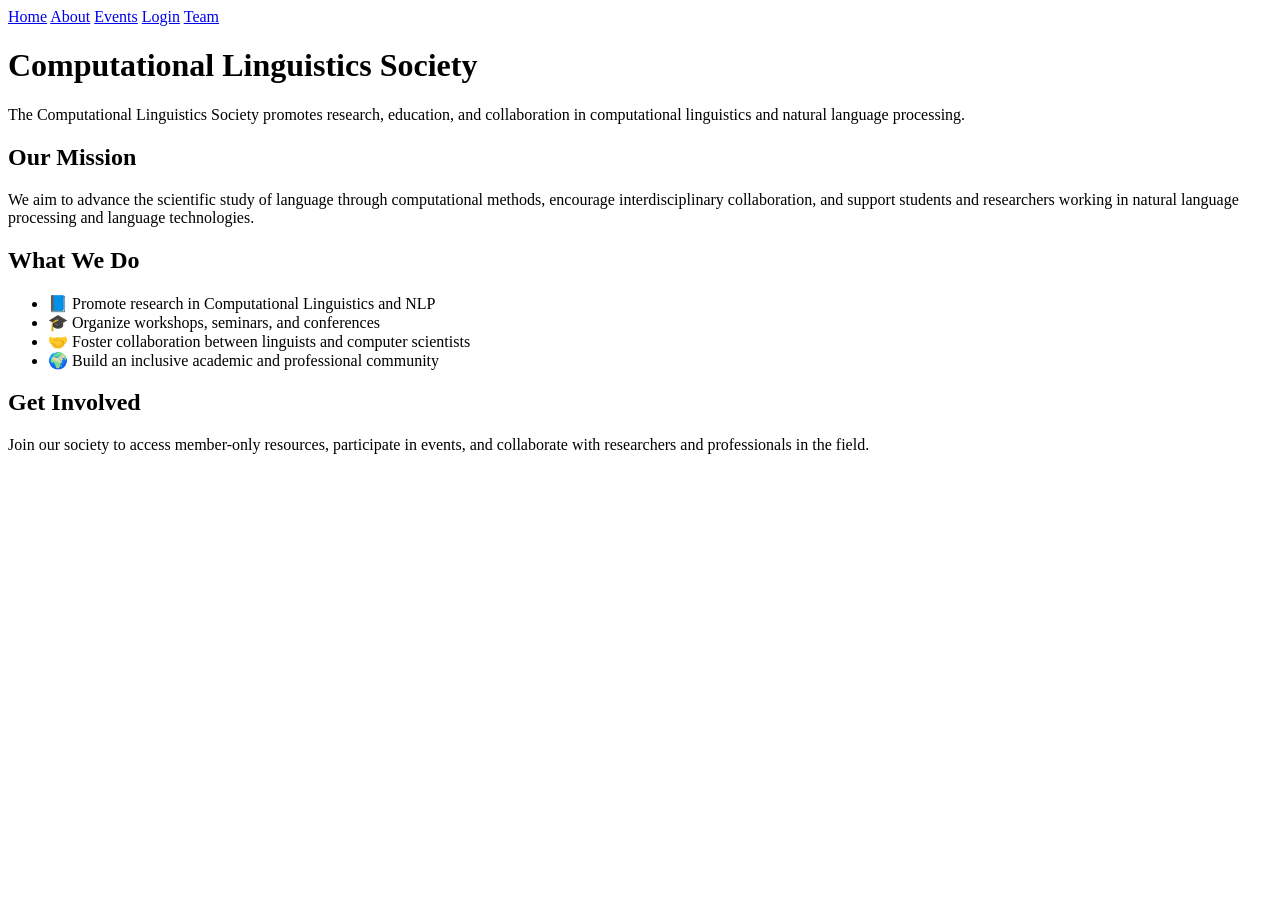
==== index.html @ abdb5cd2 "Create index.html" ====
<!DOCTYPE html>
<html lang="en">
<head>
  <meta charset="UTF-8">
  <title>Computational Linguistics Society</title>
  <meta name="viewport" content="width=device-width, initial-scale=1.0">
  <link rel="stylesheet" href="style.css">
</head>
<body>

<!-- Navigation -->
<nav>
  <a href="index.html">Home</a>
  <a href="about.html">About</a>
  <a href="events.html">Events</a>
  <a href="login.html">Login</a>
  <a href="team.html">Team</a>
</nav>

<!-- Main Content -->
<div class="container">

  <h1>Computational Linguistics Society</h1>

  <p class="notice">
    The Computational Linguistics Society promotes research, education,
    and collaboration in computational linguistics and natural language processing.
  </p>

  <h2>Our Mission</h2>
  <p class="notice">
    We aim to advance the scientific study of language through computational methods,
    encourage interdisciplinary collaboration, and support students and researchers
    working in natural language processing and language technologies.
  </p>

  <h2>What We Do</h2>
  <ul>
    <li>📘 Promote research in Computational Linguistics and NLP</li>
    <li>🎓 Organize workshops, seminars, and conferences</li>
    <li>🤝 Foster collaboration between linguists and computer scientists</li>
    <li>🌍 Build an inclusive academic and professional community</li>
  </ul>

  <h2>Get Involved</h2>
  <p class="notice">
    Join our society to access member-only resources, participate in events,
    and collaborate with researchers and professionals in the field.
  </p>

</div>

</body>
</html>
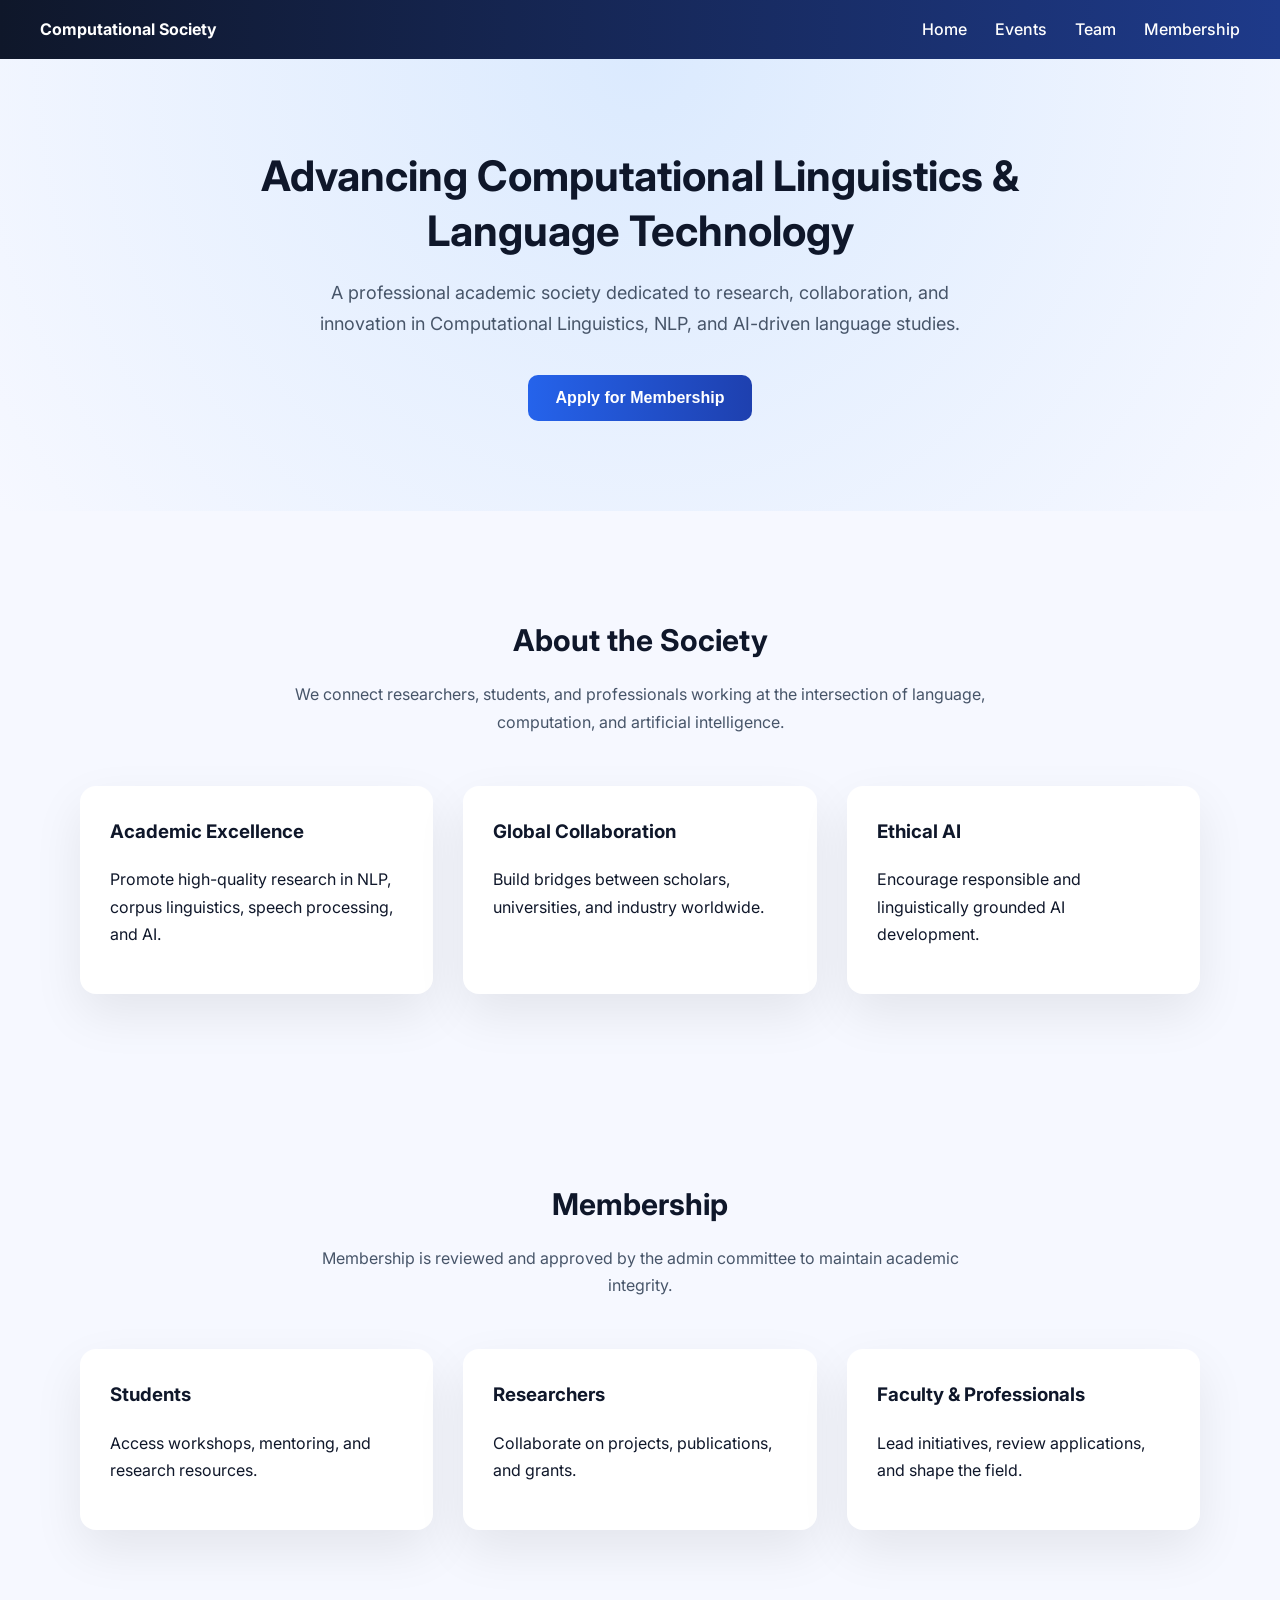
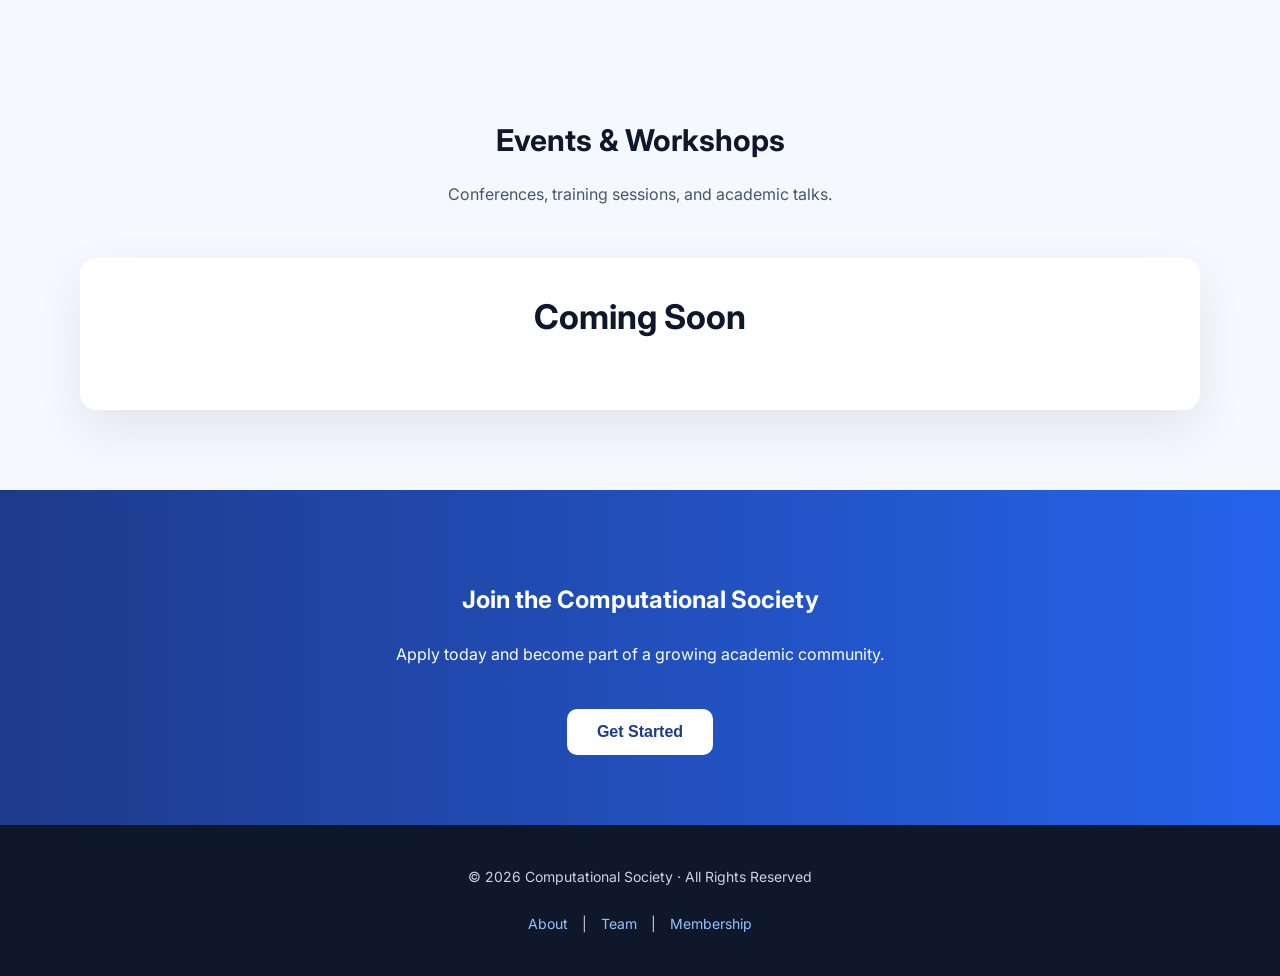
==== commit 883ffc7e: "Update index.html" ====
--- a/index.html
+++ b/index.html
@@ -1,54 +1,259 @@
 <!DOCTYPE html>
 <html lang="en">
 <head>
-  <meta charset="UTF-8">
-  <title>Computational Linguistics Society</title>
-  <meta name="viewport" content="width=device-width, initial-scale=1.0">
-  <link rel="stylesheet" href="style.css">
+  <meta charset="UTF-8" />
+  <title>Computational Society</title>
+  <meta name="viewport" content="width=device-width, initial-scale=1.0" />
+
+  <!-- Google Font -->
+  <link href="https://fonts.googleapis.com/css2?family=Inter:wght@300;400;500;600;700&display=swap" rel="stylesheet">
+
+  <style>
+    * { box-sizing: border-box; }
+
+    body {
+      margin: 0;
+      font-family: "Inter", system-ui, sans-serif;
+      background: #f6f8ff;
+      color: #0f172a;
+      line-height: 1.7;
+    }
+
+    /* NAVBAR */
+    nav {
+      background: linear-gradient(90deg, #0f172a, #1e3a8a);
+      padding: 16px 40px;
+      display: flex;
+      justify-content: space-between;
+      align-items: center;
+      color: white;
+      position: sticky;
+      top: 0;
+      z-index: 100;
+    }
+
+    nav a {
+      color: white;
+      text-decoration: none;
+      margin-left: 24px;
+      font-weight: 500;
+    }
+
+    /* HERO */
+    .hero {
+      padding: 90px 40px;
+      text-align: center;
+      background: radial-gradient(circle at top, #dbeafe, #f6f8ff);
+    }
+
+    .hero h1 {
+      font-size: 42px;
+      max-width: 900px;
+      margin: auto;
+      line-height: 1.3;
+    }
+
+    .hero p {
+      max-width: 700px;
+      margin: 20px auto 35px;
+      font-size: 18px;
+      color: #475569;
+    }
+
+    .hero button {
+      padding: 14px 28px;
+      font-size: 16px;
+      border-radius: 10px;
+      border: none;
+      background: linear-gradient(90deg, #2563eb, #1e40af);
+      color: white;
+      font-weight: 600;
+      cursor: pointer;
+    }
+
+    /* SECTION */
+    section {
+      padding: 80px 40px;
+      max-width: 1200px;
+      margin: auto;
+    }
+
+    section h2 {
+      text-align: center;
+      font-size: 30px;
+      margin-bottom: 15px;
+    }
+
+    section p.section-desc {
+      text-align: center;
+      max-width: 700px;
+      margin: 0 auto 50px;
+      color: #475569;
+    }
+
+    /* FEATURES */
+    .grid {
+      display: grid;
+      grid-template-columns: repeat(auto-fit, minmax(260px, 1fr));
+      gap: 30px;
+    }
+
+    .card {
+      background: white;
+      padding: 30px;
+      border-radius: 16px;
+      box-shadow: 0 20px 50px rgba(0,0,0,0.08);
+    }
+
+    .card h3 {
+      margin-top: 0;
+    }
+
+    /* CTA */
+    .cta {
+      background: linear-gradient(90deg, #1e3a8a, #2563eb);
+      color: white;
+      text-align: center;
+      padding: 70px 40px;
+    }
+
+    .cta button {
+      margin-top: 25px;
+      padding: 14px 30px;
+      border-radius: 10px;
+      border: none;
+      background: white;
+      color: #1e3a8a;
+      font-size: 16px;
+      font-weight: 700;
+      cursor: pointer;
+    }
+
+    /* FOOTER */
+    footer {
+      background: #0f172a;
+      color: #cbd5e1;
+      padding: 40px;
+      text-align: center;
+      font-size: 14px;
+    }
+
+    footer a {
+      color: #93c5fd;
+      text-decoration: none;
+      margin: 0 10px;
+    }
+  </style>
 </head>
 <body>
 
-<!-- Navigation -->
+<!-- NAV -->
 <nav>
-  <a href="index.html">Home</a>
-  <a href="about.html">About</a>
-  <a href="events.html">Events</a>
-  <a href="login.html">Login</a>
-  <a href="team.html">Team</a>
+  <strong>Computational Society</strong>
+  <div>
+    <a href="index.html">Home</a>
+    <a href="events.html">Events</a>
+    <a href="team.html">Team</a>
+    <a href="login.html">Membership</a>
+  </div>
 </nav>
 
-<!-- Main Content -->
-<div class="container">
-
-  <h1>Computational Linguistics Society</h1>
-
-  <p class="notice">
-    The Computational Linguistics Society promotes research, education,
-    and collaboration in computational linguistics and natural language processing.
-  </p>
-
-  <h2>Our Mission</h2>
-  <p class="notice">
-    We aim to advance the scientific study of language through computational methods,
-    encourage interdisciplinary collaboration, and support students and researchers
-    working in natural language processing and language technologies.
-  </p>
-
-  <h2>What We Do</h2>
-  <ul>
-    <li>📘 Promote research in Computational Linguistics and NLP</li>
-    <li>🎓 Organize workshops, seminars, and conferences</li>
-    <li>🤝 Foster collaboration between linguists and computer scientists</li>
-    <li>🌍 Build an inclusive academic and professional community</li>
-  </ul>
-
-  <h2>Get Involved</h2>
-  <p class="notice">
-    Join our society to access member-only resources, participate in events,
-    and collaborate with researchers and professionals in the field.
-  </p>
-
+<!-- HERO -->
+<div class="hero">
+  <h1>Advancing Computational Linguistics & Language Technology</h1>
+  <p>
+    A professional academic society dedicated to research, collaboration,
+    and innovation in Computational Linguistics, NLP, and AI-driven language studies.
+  </p>
+  <button onclick="location.href='login.html'">Apply for Membership</button>
 </div>
+
+<!-- ABOUT -->
+<section>
+  <h2>About the Society</h2>
+  <p class="section-desc">
+    We connect researchers, students, and professionals working at the intersection
+    of language, computation, and artificial intelligence.
+  </p>
+
+  <div class="grid">
+    <div class="card">
+      <h3>Academic Excellence</h3>
+      <p>
+        Promote high-quality research in NLP, corpus linguistics,
+        speech processing, and AI.
+      </p>
+    </div>
+
+    <div class="card">
+      <h3>Global Collaboration</h3>
+      <p>
+        Build bridges between scholars, universities, and industry worldwide.
+      </p>
+    </div>
+
+    <div class="card">
+      <h3>Ethical AI</h3>
+      <p>
+        Encourage responsible and linguistically grounded AI development.
+      </p>
+    </div>
+  </div>
+</section>
+
+<!-- MEMBERSHIP -->
+<section>
+  <h2>Membership</h2>
+  <p class="section-desc">
+    Membership is reviewed and approved by the admin committee
+    to maintain academic integrity.
+  </p>
+
+  <div class="grid">
+    <div class="card">
+      <h3>Students</h3>
+      <p>Access workshops, mentoring, and research resources.</p>
+    </div>
+
+    <div class="card">
+      <h3>Researchers</h3>
+      <p>Collaborate on projects, publications, and grants.</p>
+    </div>
+
+    <div class="card">
+      <h3>Faculty & Professionals</h3>
+      <p>Lead initiatives, review applications, and shape the field.</p>
+    </div>
+  </div>
+</section>
+
+<!-- EVENTS -->
+<section>
+  <h2>Events & Workshops</h2>
+  <p class="section-desc">
+    Conferences, training sessions, and academic talks.
+  </p>
+
+  <div class="card" style="text-align:center;">
+    <h3 style="font-size:34px;">Coming Soon</h3>
+  </div>
+</section>
+
+<!-- CTA -->
+<div class="cta">
+  <h2>Join the Computational Society</h2>
+  <p>Apply today and become part of a growing academic community.</p>
+  <button onclick="location.href='login.html'">Get Started</button>
+</div>
+
+<!-- FOOTER -->
+<footer>
+  © 2026 Computational Society · All Rights Reserved  
+  <br /><br />
+  <a href="about.html">About</a> |
+  <a href="team.html">Team</a> |
+  <a href="login.html">Membership</a>
+</footer>
 
 </body>
 </html>
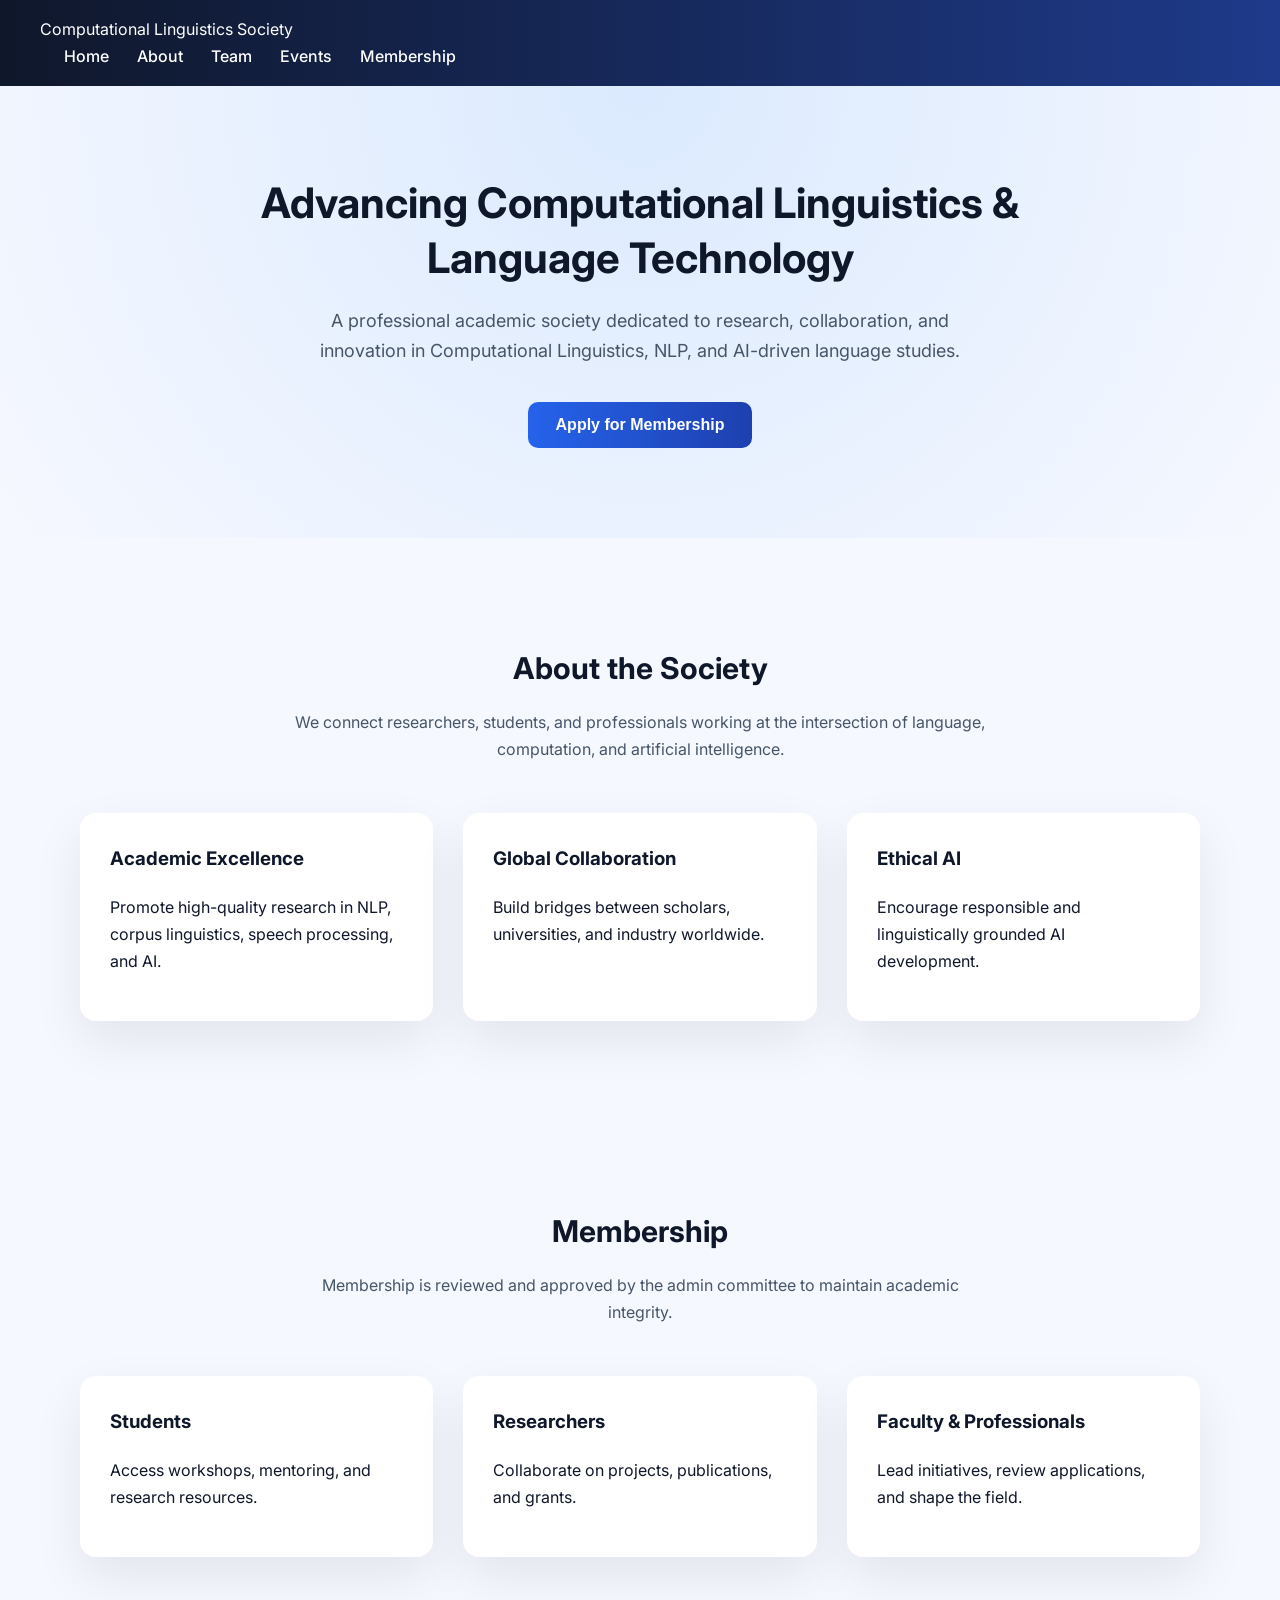
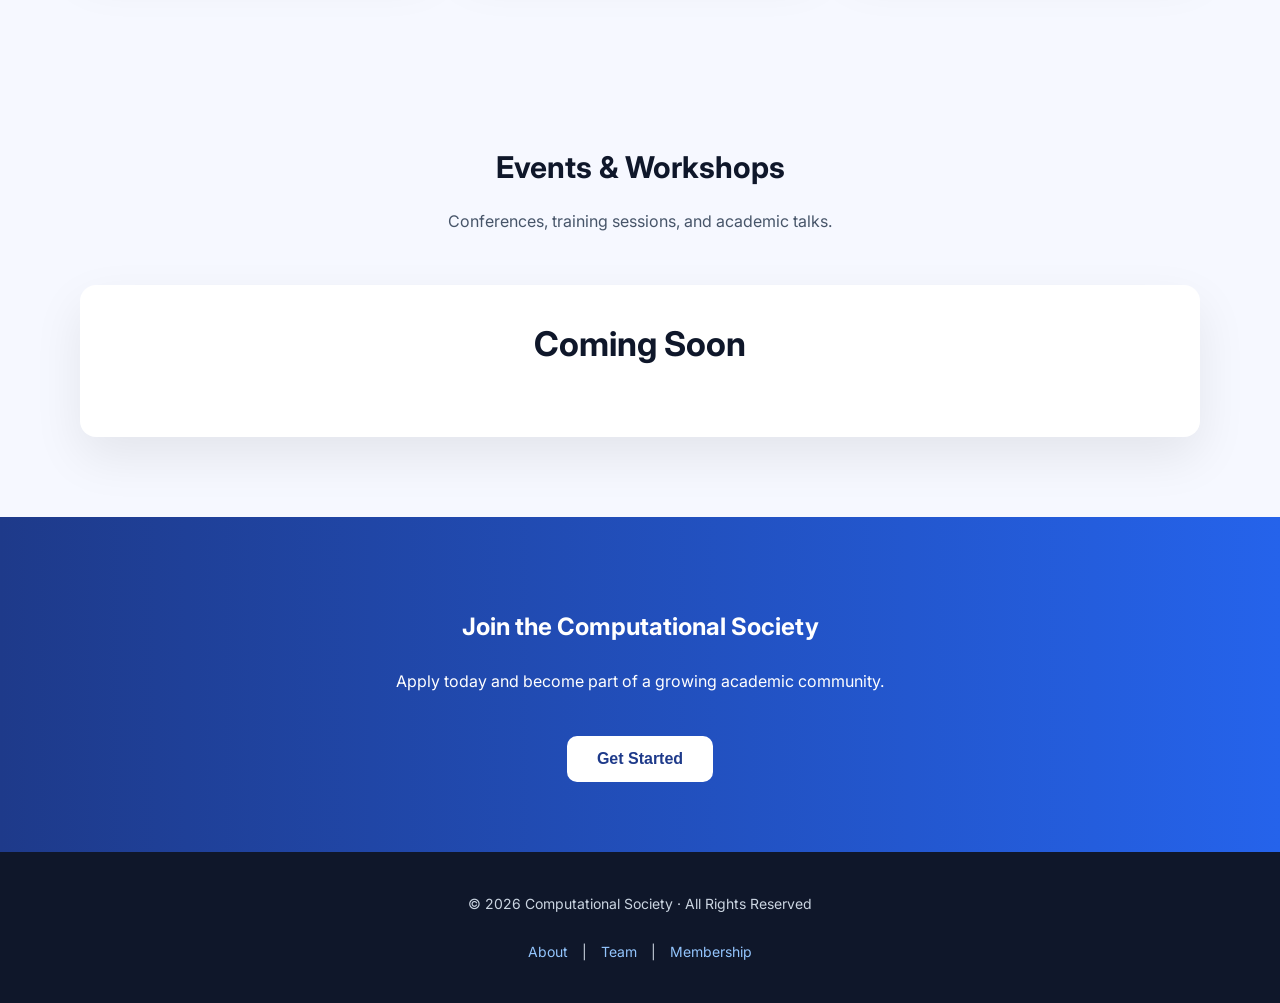
==== commit fd89e2b3: "Update index.html" ====
--- a/index.html
+++ b/index.html
@@ -148,15 +148,19 @@
 <body>
 
 <!-- NAV -->
-<nav>
-  <strong>Computational Society</strong>
-  <div>
-    <a href="index.html">Home</a>
-    <a href="events.html">Events</a>
-    <a href="team.html">Team</a>
-    <a href="login.html">Membership</a>
+<nav class="navbar">
+  <div class="nav-container">
+    <span class="logo">Computational Linguistics Society</span>
+    <div class="nav-links">
+      <a href="index.html">Home</a>
+      <a href="about.html">About</a>
+      <a href="team.html">Team</a>
+      <a href="events.html">Events</a>
+      <a href="login.html">Membership</a>
+    </div>
   </div>
 </nav>
+
 
 <!-- HERO -->
 <div class="hero">
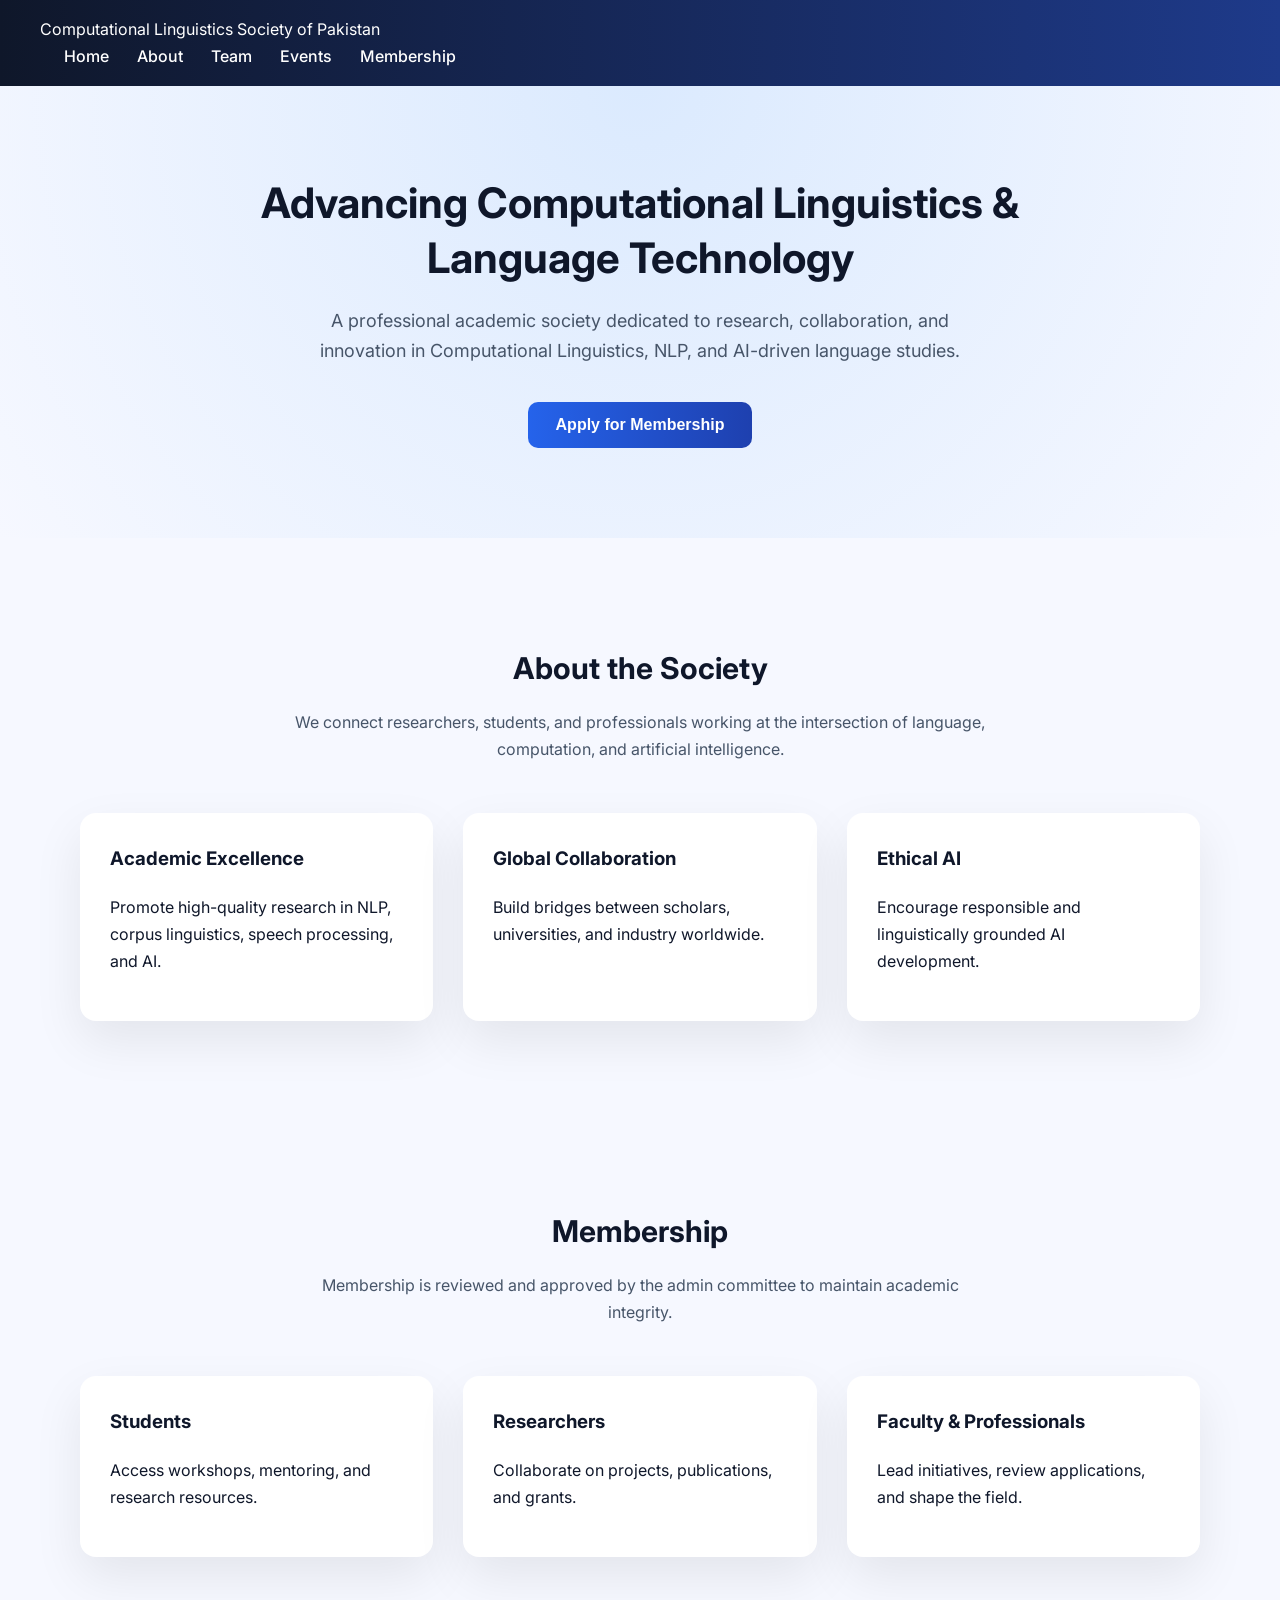
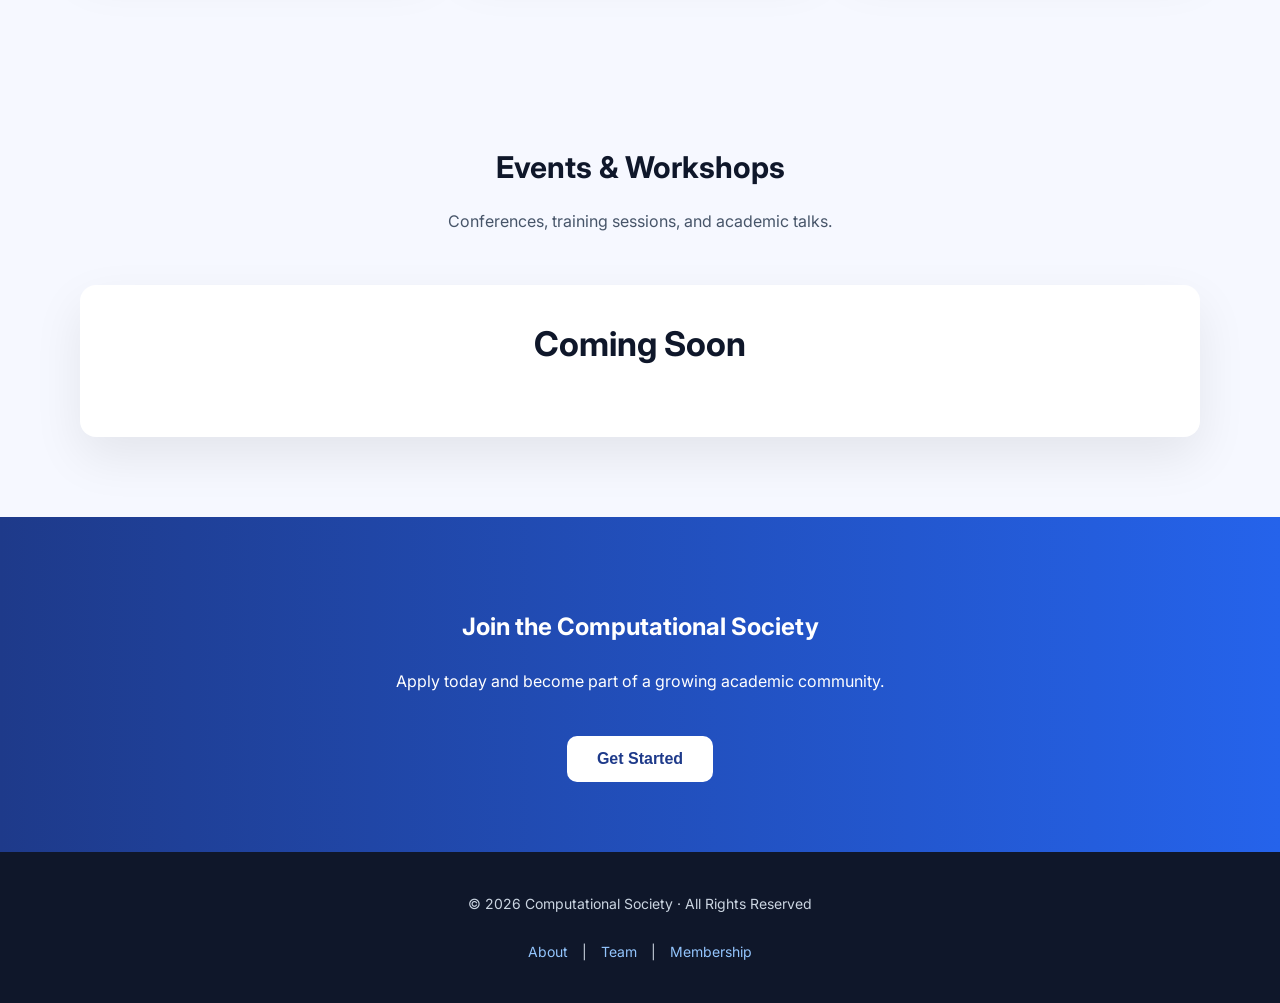
==== commit a5db181c: "Update index.html" ====
--- a/index.html
+++ b/index.html
@@ -2,7 +2,7 @@
 <html lang="en">
 <head>
   <meta charset="UTF-8" />
-  <title>Computational Society</title>
+  <title>Computational Linguistics Society of Pakistan</title>
   <meta name="viewport" content="width=device-width, initial-scale=1.0" />
 
   <!-- Google Font -->
@@ -150,7 +150,7 @@
 <!-- NAV -->
 <nav class="navbar">
   <div class="nav-container">
-    <span class="logo">Computational Linguistics Society</span>
+    <span class="logo">Computational Linguistics Society of Pakistan</span>
     <div class="nav-links">
       <a href="index.html">Home</a>
       <a href="about.html">About</a>
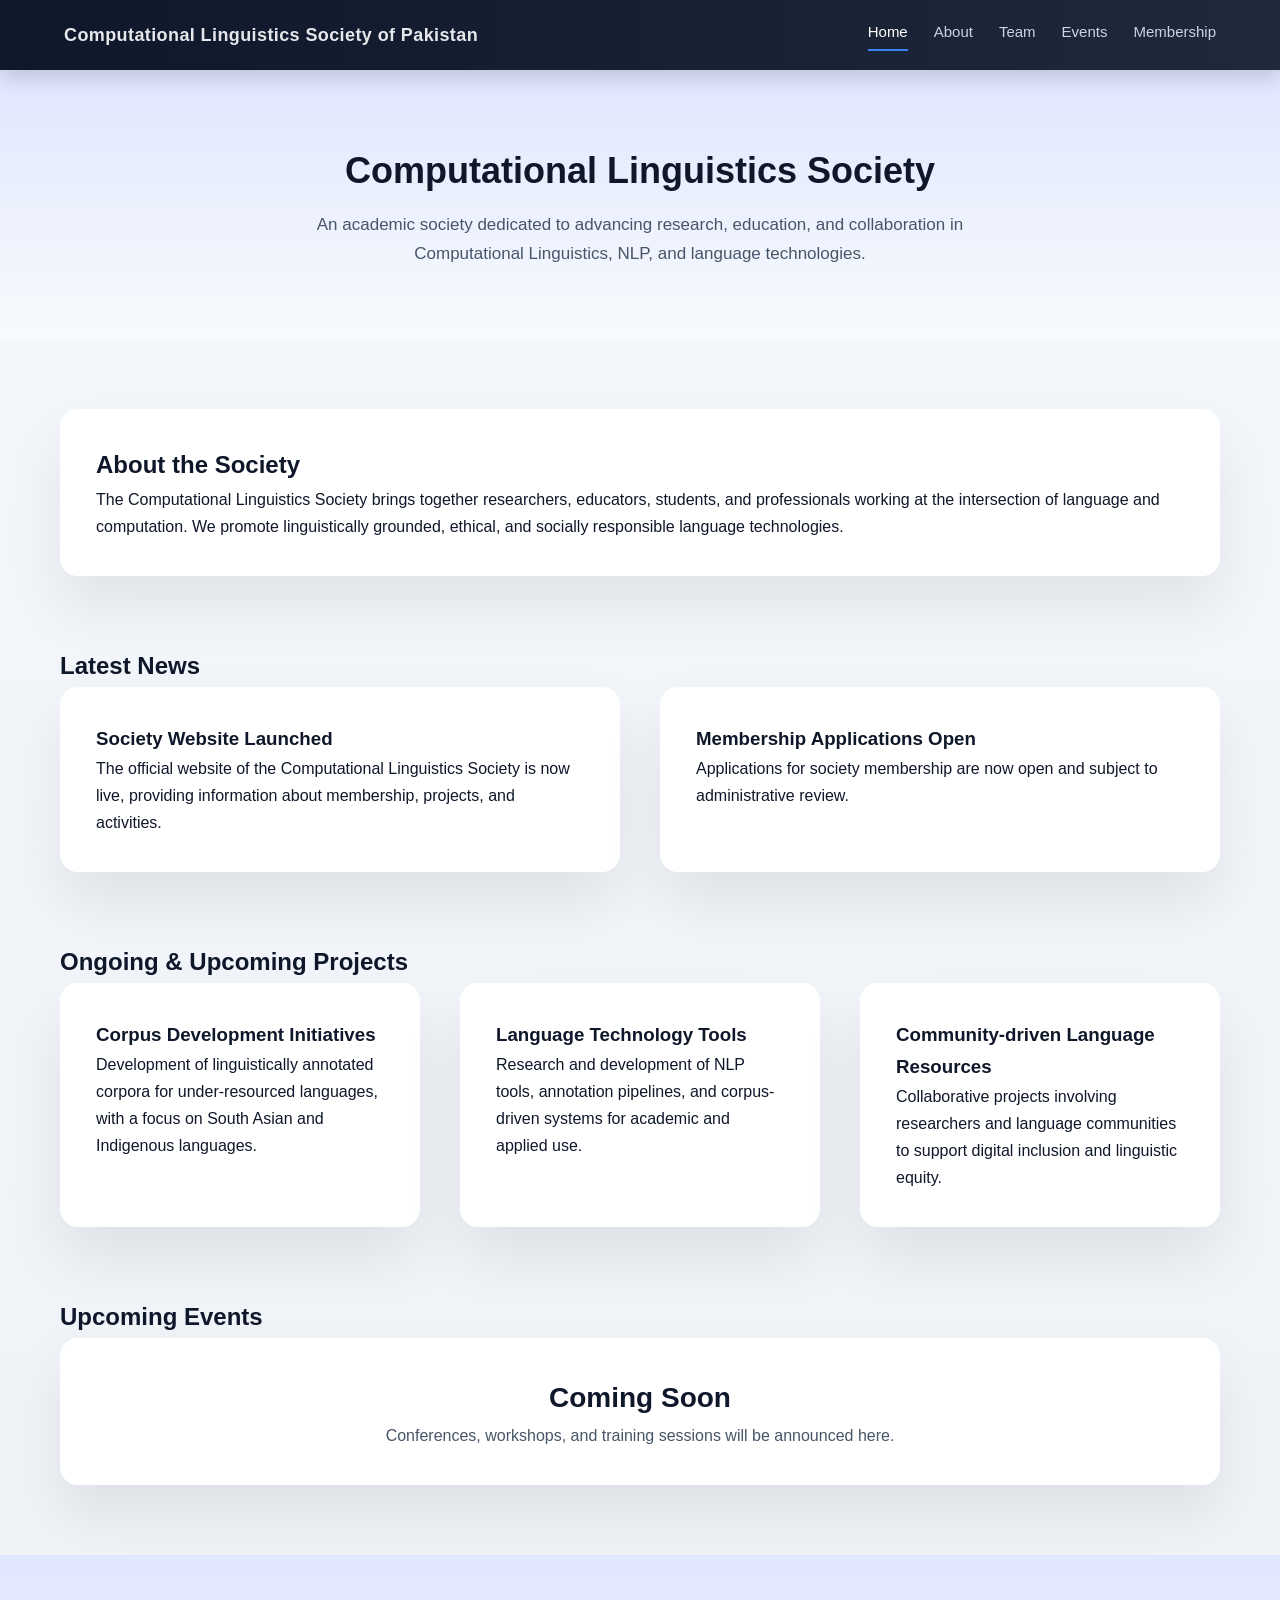
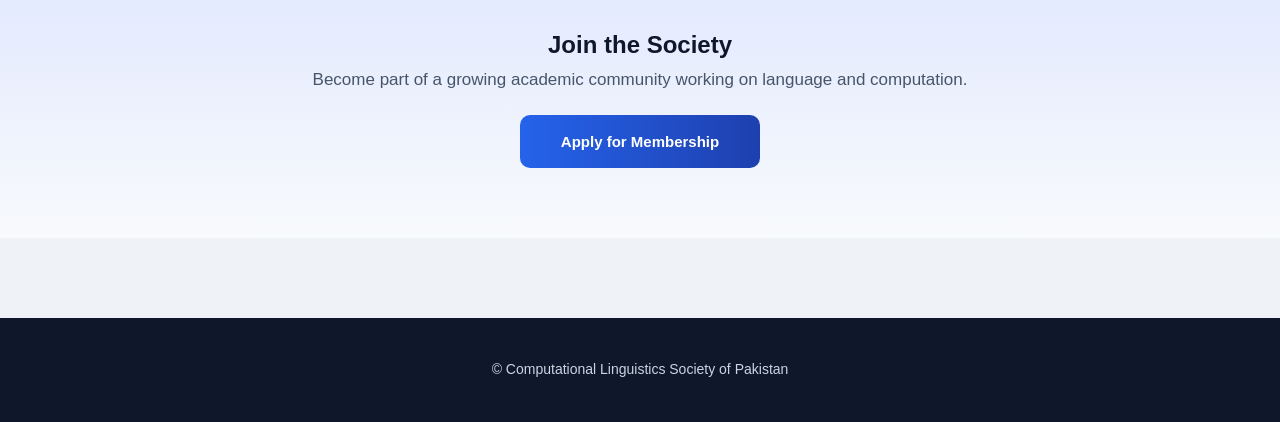
==== commit 04efdcf5: "Update index.html" ====
--- a/index.html
+++ b/index.html
@@ -4,155 +4,17 @@
   <meta charset="UTF-8" />
   <title>Computational Linguistics Society of Pakistan</title>
   <meta name="viewport" content="width=device-width, initial-scale=1.0" />
+  <link rel="stylesheet" href="style.css" />
+</head>
 
-  <!-- Google Font -->
-  <link href="https://fonts.googleapis.com/css2?family=Inter:wght@300;400;500;600;700&display=swap" rel="stylesheet">
-
-  <style>
-    * { box-sizing: border-box; }
-
-    body {
-      margin: 0;
-      font-family: "Inter", system-ui, sans-serif;
-      background: #f6f8ff;
-      color: #0f172a;
-      line-height: 1.7;
-    }
-
-    /* NAVBAR */
-    nav {
-      background: linear-gradient(90deg, #0f172a, #1e3a8a);
-      padding: 16px 40px;
-      display: flex;
-      justify-content: space-between;
-      align-items: center;
-      color: white;
-      position: sticky;
-      top: 0;
-      z-index: 100;
-    }
-
-    nav a {
-      color: white;
-      text-decoration: none;
-      margin-left: 24px;
-      font-weight: 500;
-    }
-
-    /* HERO */
-    .hero {
-      padding: 90px 40px;
-      text-align: center;
-      background: radial-gradient(circle at top, #dbeafe, #f6f8ff);
-    }
-
-    .hero h1 {
-      font-size: 42px;
-      max-width: 900px;
-      margin: auto;
-      line-height: 1.3;
-    }
-
-    .hero p {
-      max-width: 700px;
-      margin: 20px auto 35px;
-      font-size: 18px;
-      color: #475569;
-    }
-
-    .hero button {
-      padding: 14px 28px;
-      font-size: 16px;
-      border-radius: 10px;
-      border: none;
-      background: linear-gradient(90deg, #2563eb, #1e40af);
-      color: white;
-      font-weight: 600;
-      cursor: pointer;
-    }
-
-    /* SECTION */
-    section {
-      padding: 80px 40px;
-      max-width: 1200px;
-      margin: auto;
-    }
-
-    section h2 {
-      text-align: center;
-      font-size: 30px;
-      margin-bottom: 15px;
-    }
-
-    section p.section-desc {
-      text-align: center;
-      max-width: 700px;
-      margin: 0 auto 50px;
-      color: #475569;
-    }
-
-    /* FEATURES */
-    .grid {
-      display: grid;
-      grid-template-columns: repeat(auto-fit, minmax(260px, 1fr));
-      gap: 30px;
-    }
-
-    .card {
-      background: white;
-      padding: 30px;
-      border-radius: 16px;
-      box-shadow: 0 20px 50px rgba(0,0,0,0.08);
-    }
-
-    .card h3 {
-      margin-top: 0;
-    }
-
-    /* CTA */
-    .cta {
-      background: linear-gradient(90deg, #1e3a8a, #2563eb);
-      color: white;
-      text-align: center;
-      padding: 70px 40px;
-    }
-
-    .cta button {
-      margin-top: 25px;
-      padding: 14px 30px;
-      border-radius: 10px;
-      border: none;
-      background: white;
-      color: #1e3a8a;
-      font-size: 16px;
-      font-weight: 700;
-      cursor: pointer;
-    }
-
-    /* FOOTER */
-    footer {
-      background: #0f172a;
-      color: #cbd5e1;
-      padding: 40px;
-      text-align: center;
-      font-size: 14px;
-    }
-
-    footer a {
-      color: #93c5fd;
-      text-decoration: none;
-      margin: 0 10px;
-    }
-  </style>
-</head>
 <body>
 
-<!-- NAV -->
+<!-- NAVBAR -->
 <nav class="navbar">
   <div class="nav-container">
     <span class="logo">Computational Linguistics Society of Pakistan</span>
     <div class="nav-links">
-      <a href="index.html">Home</a>
+      <a href="index.html" class="active">Home</a>
       <a href="about.html">About</a>
       <a href="team.html">Team</a>
       <a href="events.html">Events</a>
@@ -161,102 +23,113 @@
   </div>
 </nav>
 
+<!-- HERO -->
+<section class="page-hero">
+  <h1>Computational Linguistics Society</h1>
+  <p>
+    An academic society dedicated to advancing research, education, and
+    collaboration in Computational Linguistics, NLP, and language technologies.
+  </p>
+</section>
 
-<!-- HERO -->
-<div class="hero">
-  <h1>Advancing Computational Linguistics & Language Technology</h1>
-  <p>
-    A professional academic society dedicated to research, collaboration,
-    and innovation in Computational Linguistics, NLP, and AI-driven language studies.
-  </p>
-  <button onclick="location.href='login.html'">Apply for Membership</button>
-</div>
+<!-- ABOUT SOCIETY -->
+<section class="content">
+  <div class="content-card">
+    <h2>About the Society</h2>
+    <p>
+      The Computational Linguistics Society brings together researchers,
+      educators, students, and professionals working at the intersection
+      of language and computation. We promote linguistically grounded,
+      ethical, and socially responsible language technologies.
+    </p>
+  </div>
+</section>
 
-<!-- ABOUT -->
-<section>
-  <h2>About the Society</h2>
-  <p class="section-desc">
-    We connect researchers, students, and professionals working at the intersection
-    of language, computation, and artificial intelligence.
-  </p>
+<!-- NEWS -->
+<section class="content">
+  <h2>Latest News</h2>
+  <div class="team-grid">
 
-  <div class="grid">
-    <div class="card">
-      <h3>Academic Excellence</h3>
-      <p>
-        Promote high-quality research in NLP, corpus linguistics,
-        speech processing, and AI.
+    <div class="content-card">
+      <h3>Society Website Launched</h3>
+      <p class="bio">
+        The official website of the Computational Linguistics Society is now live,
+        providing information about membership, projects, and activities.
       </p>
     </div>
 
-    <div class="card">
-      <h3>Global Collaboration</h3>
-      <p>
-        Build bridges between scholars, universities, and industry worldwide.
+    <div class="content-card">
+      <h3>Membership Applications Open</h3>
+      <p class="bio">
+        Applications for society membership are now open and subject to
+        administrative review.
       </p>
     </div>
 
-    <div class="card">
-      <h3>Ethical AI</h3>
-      <p>
-        Encourage responsible and linguistically grounded AI development.
-      </p>
-    </div>
   </div>
 </section>
 
-<!-- MEMBERSHIP -->
-<section>
-  <h2>Membership</h2>
-  <p class="section-desc">
-    Membership is reviewed and approved by the admin committee
-    to maintain academic integrity.
-  </p>
+<!-- PROJECTS -->
+<section class="content">
+  <h2>Ongoing & Upcoming Projects</h2>
 
-  <div class="grid">
-    <div class="card">
-      <h3>Students</h3>
-      <p>Access workshops, mentoring, and research resources.</p>
+  <div class="team-grid">
+
+    <div class="content-card">
+      <h3>Corpus Development Initiatives</h3>
+      <p class="bio">
+        Development of linguistically annotated corpora for under-resourced
+        languages, with a focus on South Asian and Indigenous languages.
+      </p>
     </div>
 
-    <div class="card">
-      <h3>Researchers</h3>
-      <p>Collaborate on projects, publications, and grants.</p>
+    <div class="content-card">
+      <h3>Language Technology Tools</h3>
+      <p class="bio">
+        Research and development of NLP tools, annotation pipelines,
+        and corpus-driven systems for academic and applied use.
+      </p>
     </div>
 
-    <div class="card">
-      <h3>Faculty & Professionals</h3>
-      <p>Lead initiatives, review applications, and shape the field.</p>
+    <div class="content-card">
+      <h3>Community-driven Language Resources</h3>
+      <p class="bio">
+        Collaborative projects involving researchers and language communities
+        to support digital inclusion and linguistic equity.
+      </p>
     </div>
+
   </div>
 </section>
 
-<!-- EVENTS -->
-<section>
-  <h2>Events & Workshops</h2>
-  <p class="section-desc">
-    Conferences, training sessions, and academic talks.
-  </p>
-
-  <div class="card" style="text-align:center;">
-    <h3 style="font-size:34px;">Coming Soon</h3>
+<!-- EVENTS PREVIEW -->
+<section class="content">
+  <h2>Upcoming Events</h2>
+  <div class="content-card">
+    <h3 style="text-align:center; font-size:28px;">Coming Soon</h3>
+    <p style="text-align:center; color:#475569;">
+      Conferences, workshops, and training sessions will be announced here.
+    </p>
   </div>
 </section>
 
 <!-- CTA -->
-<div class="cta">
-  <h2>Join the Computational Society</h2>
-  <p>Apply today and become part of a growing academic community.</p>
-  <button onclick="location.href='login.html'">Get Started</button>
-</div>
+<section class="page-hero">
+  <h2>Join the Society</h2>
+  <p>
+    Become part of a growing academic community working on language and
+    computation.
+  </p>
+  <div style="margin-top:20px;">
+    <a href="login.html" class="google-btn" style="max-width:240px; margin:auto;">
+      Apply for Membership
+    </a>
+  </div>
+</section>
 
 <!-- FOOTER -->
-<footer>
-  © 2026 Computational Society · All Rights Reserved  
-  <br /><br />
-  <a href="about.html">About</a> |
-  <a href="team.html">Team</a> |
-  <a href="login.html">Membership</a>
+<footer class="footer">
+  <p>© Computational Linguistics Society of Pakistan</p>
 </footer>
 
 </body>
--- a/style.css
+++ b/style.css
@@ -0,0 +1,264 @@
+/* =======================
+   GLOBAL RESET
+======================= */
+* {
+  margin: 0;
+  padding: 0;
+  box-sizing: border-box;
+}
+
+body {
+  font-family: "Inter", "Segoe UI", Roboto, Arial, sans-serif;
+  background: linear-gradient(180deg, #f4f7fb, #eef2f7);
+  color: #0f172a;
+  line-height: 1.7;
+}
+
+a {
+  text-decoration: none;
+  color: inherit;
+}
+
+/* =======================
+   NAVBAR
+======================= */
+/* ================= NAVBAR ================= */
+
+.navbar {
+  position: fixed;
+  top: 0;
+  left: 0;
+  width: 100%;
+  height: 70px;
+  background: linear-gradient(90deg, #0f172a, #1e293b);
+  box-shadow: 0 8px 20px rgba(0, 0, 0, 0.15);
+  z-index: 1000;
+}
+
+.nav-container {
+  max-width: 1200px;
+  height: 100%;
+  margin: 0 auto;
+  padding: 0 24px;
+  display: flex;
+  align-items: center;
+  justify-content: space-between;
+}
+
+.logo {
+  font-size: 18px;
+  font-weight: 700;
+  color: #e5e7eb;
+  letter-spacing: 0.4px;
+}
+
+.nav-links {
+  display: flex;
+  gap: 26px;
+}
+
+.nav-links a {
+  color: #cbd5e1;
+  text-decoration: none;
+  font-size: 15px;
+  font-weight: 500;
+  padding-bottom: 4px;
+  transition: color 0.2s ease, border-color 0.2s ease;
+}
+
+.nav-links a:hover {
+  color: #ffffff;
+}
+
+.nav-links a.active {
+  color: #ffffff;
+  border-bottom: 2px solid #3b82f6;
+}
+
+/* Push page content below fixed navbar */
+body {
+  padding-top: 70px;
+}
+
+/* =======================
+   HERO SECTIONS
+======================= */
+.page-hero {
+  background: linear-gradient(180deg, #e0e7ff, #f8fafc);
+  padding: 70px 30px;
+  text-align: center;
+}
+
+.page-hero h1 {
+  font-size: 36px;
+  margin-bottom: 10px;
+}
+
+.page-hero p {
+  color: #475569;
+  font-size: 17px;
+  max-width: 760px;
+  margin: auto;
+}
+
+/* =======================
+   CONTENT WRAPPER
+======================= */
+.content {
+  max-width: 1200px;
+  margin: 70px auto;
+  padding: 0 20px;
+}
+
+/* =======================
+   CARDS
+======================= */
+.content-card,
+.event-card,
+.auth-card,
+.team-card {
+  background: #ffffff;
+  padding: 36px;
+  border-radius: 18px;
+  box-shadow: 0 30px 60px rgba(0, 0, 0, 0.08);
+}
+
+/* =======================
+   LOGIN / MEMBERSHIP
+======================= */
+.page-center {
+  min-height: calc(100vh - 80px);
+  display: flex;
+  align-items: center;
+  justify-content: center;
+  padding: 40px 16px;
+}
+
+.auth-card {
+  max-width: 460px;
+  width: 100%;
+  text-align: center;
+}
+
+.auth-card h1 {
+  margin-bottom: 10px;
+}
+
+.subtitle {
+  color: #555;
+  margin-bottom: 28px;
+  font-size: 15px;
+}
+
+.google-btn {
+  display: flex;
+  align-items: center;
+  justify-content: center;
+  gap: 12px;
+  width: 100%;
+  padding: 14px;
+  font-size: 15px;
+  font-weight: 600;
+  background: linear-gradient(90deg, #2563eb, #1e40af);
+  color: #ffffff;
+  border: none;
+  border-radius: 10px;
+  cursor: pointer;
+  transition: transform 0.15s ease, box-shadow 0.15s ease;
+}
+
+.google-btn:hover {
+  transform: translateY(-1px);
+  box-shadow: 0 12px 25px rgba(37, 99, 235, 0.35);
+}
+
+.note {
+  margin-top: 18px;
+  font-size: 13px;
+  color: #64748b;
+}
+
+/* =======================
+   TEAM GRID
+======================= */
+.team-grid {
+  display: grid;
+  grid-template-columns: repeat(auto-fit, minmax(280px, 1fr));
+  gap: 40px;
+}
+
+/* Team cards */
+.team-card {
+  text-align: center;
+}
+
+/* Team images (FIXED SIZE) */
+.team-card img {
+  width: 140px;
+  height: 140px;
+  object-fit: cover;
+  border-radius: 50%;
+  margin-bottom: 18px;
+  border: 4px solid #e5e7eb;
+}
+
+/* Team text */
+.team-card h3 {
+  font-size: 18px;
+  margin-bottom: 4px;
+}
+
+.team-card .role {
+  font-size: 14px;
+  font-weight: 600;
+  color: #2563eb;
+  margin-bottom: 14px;
+}
+
+.team-card .bio {
+  font-size: 14px;
+  color: #475569;
+  text-align: left;
+  margin-bottom: 12px;
+}
+
+/* =======================
+   EVENTS
+======================= */
+.event-card h2 {
+  margin-bottom: 10px;
+}
+
+.event-card p {
+  color: #475569;
+}
+
+/* =======================
+   FOOTER
+======================= */
+.footer {
+  background: #0f172a;
+  color: #cbd5e1;
+  padding: 40px 20px;
+  text-align: center;
+  margin-top: 80px;
+  font-size: 14px;
+}
+
+/* =======================
+   RESPONSIVE
+======================= */
+@media (max-width: 768px) {
+  .nav-links {
+    display: none;
+  }
+
+  .page-hero h1 {
+    font-size: 28px;
+  }
+
+  .team-card img {
+    width: 120px;
+    height: 120px;
+  }
+}
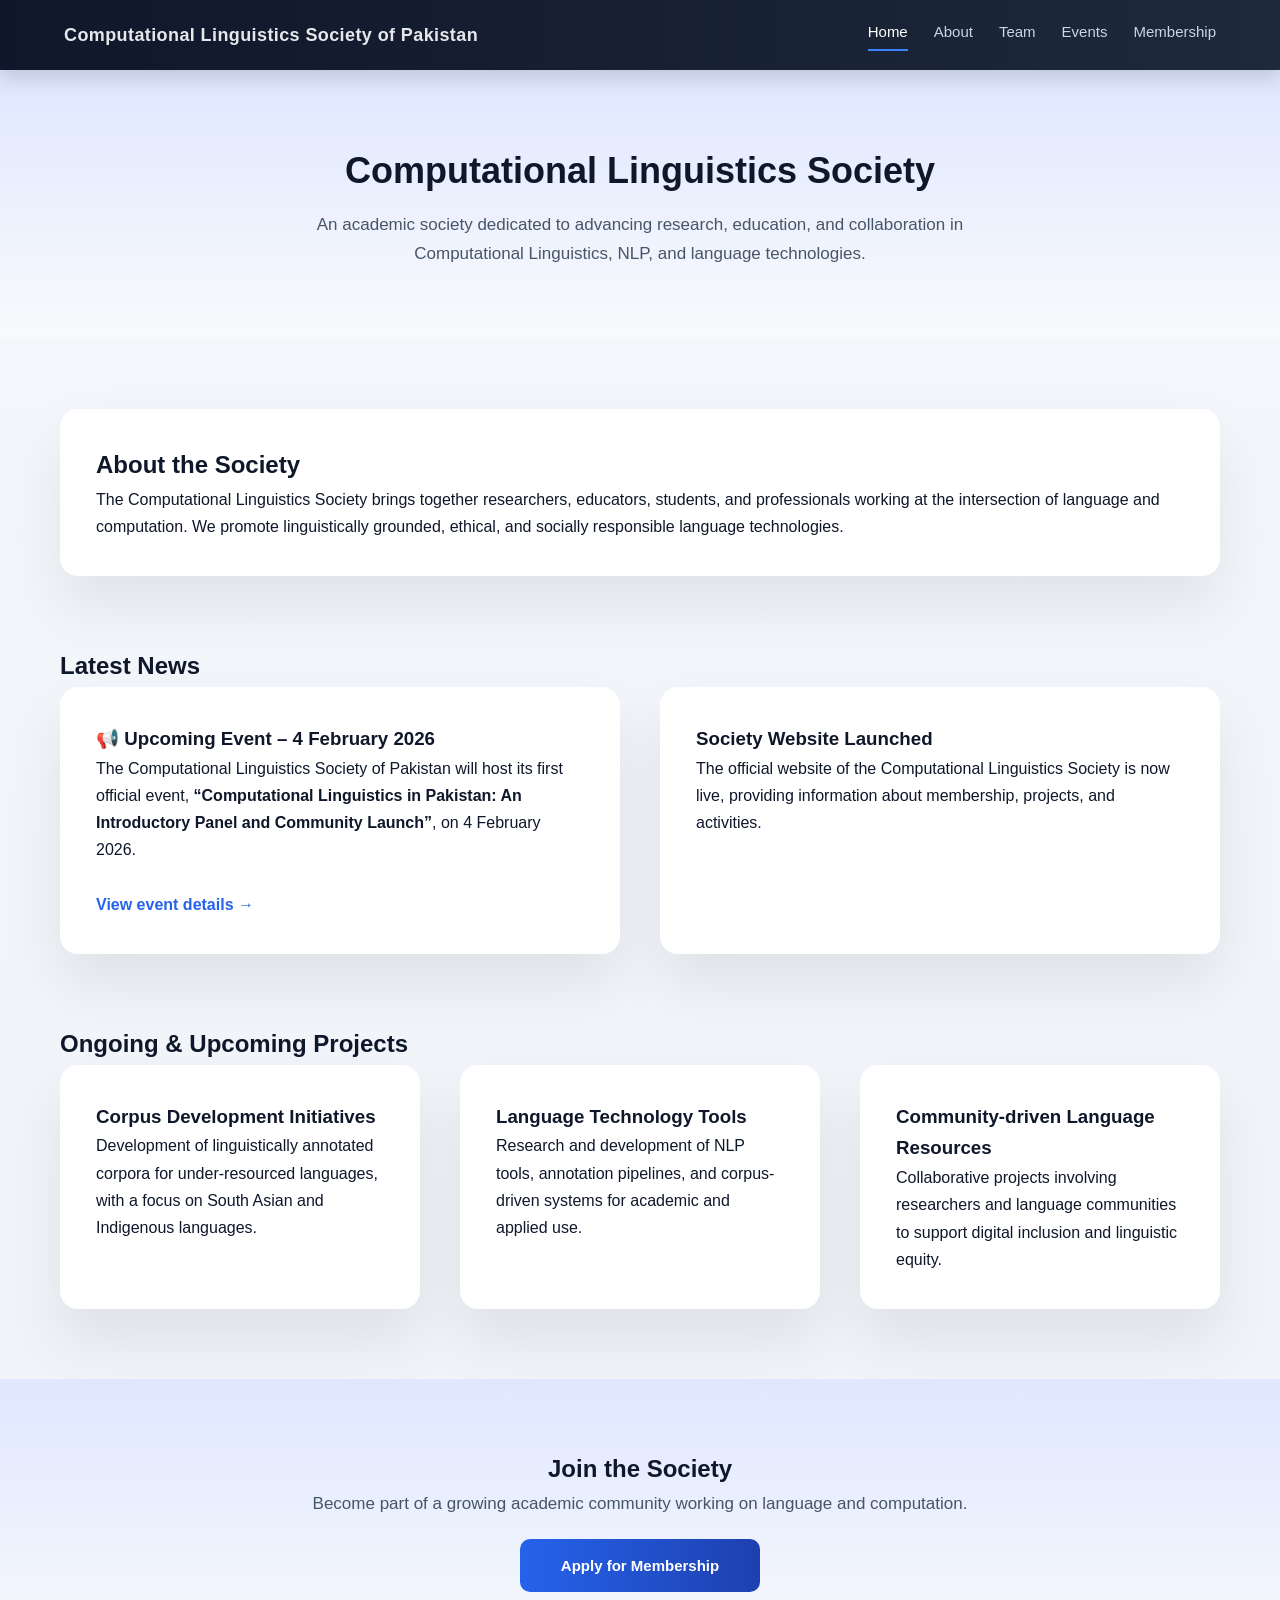
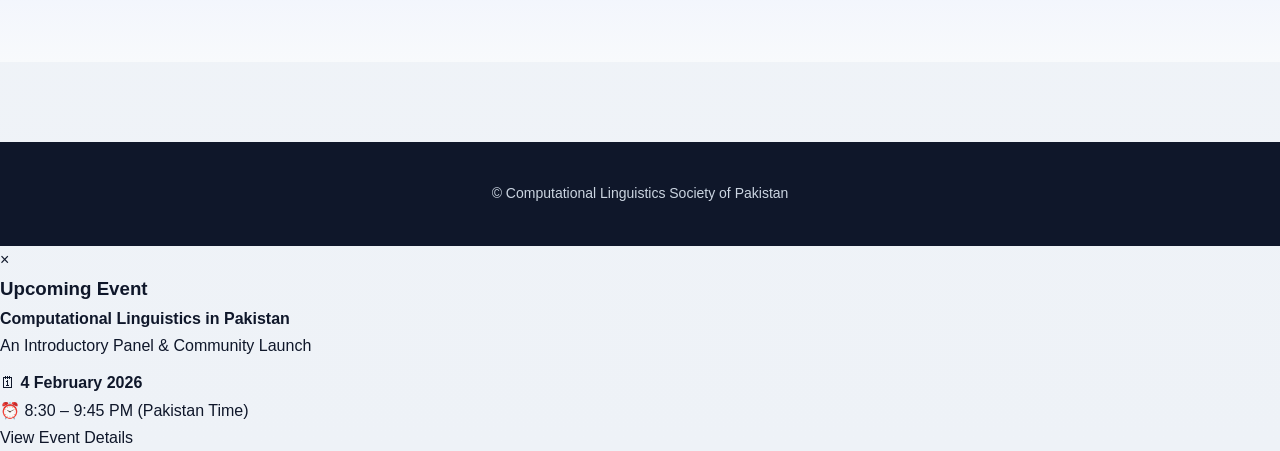
==== commit aaf575db: "Update index.html" ====
--- a/index.html
+++ b/index.html
@@ -12,7 +12,9 @@
 <!-- NAVBAR -->
 <nav class="navbar">
   <div class="nav-container">
-    <span class="logo">Computational Linguistics Society of Pakistan</span>
+    <a href="index.html" class="logo">
+      Computational Linguistics Society of Pakistan
+    </a>
     <div class="nav-links">
       <a href="index.html" class="active">Home</a>
       <a href="about.html">About</a>
@@ -50,19 +52,25 @@
   <h2>Latest News</h2>
   <div class="team-grid">
 
+    <!-- EVENT NEWS (IMPORTANT) -->
+    <div class="content-card">
+      <h3>📢 Upcoming Event – 4 February 2026</h3>
+      <p class="bio">
+        The Computational Linguistics Society of Pakistan will host its first
+        official event, <strong>“Computational Linguistics in Pakistan: An
+        Introductory Panel and Community Launch”</strong>, on 4 February 2026.
+        <br><br>
+        <a href="events.html" style="color:#2563eb; font-weight:600;">
+          View event details →
+        </a>
+      </p>
+    </div>
+
     <div class="content-card">
       <h3>Society Website Launched</h3>
       <p class="bio">
         The official website of the Computational Linguistics Society is now live,
         providing information about membership, projects, and activities.
-      </p>
-    </div>
-
-    <div class="content-card">
-      <h3>Membership Applications Open</h3>
-      <p class="bio">
-        Applications for society membership are now open and subject to
-        administrative review.
       </p>
     </div>
 
@@ -102,17 +110,6 @@
   </div>
 </section>
 
-<!-- EVENTS PREVIEW -->
-<section class="content">
-  <h2>Upcoming Events</h2>
-  <div class="content-card">
-    <h3 style="text-align:center; font-size:28px;">Coming Soon</h3>
-    <p style="text-align:center; color:#475569;">
-      Conferences, workshops, and training sessions will be announced here.
-    </p>
-  </div>
-</section>
-
 <!-- CTA -->
 <section class="page-hero">
   <h2>Join the Society</h2>
@@ -132,5 +129,44 @@
   <p>© Computational Linguistics Society of Pakistan</p>
 </footer>
 
+<!-- ======================
+     EVENT POPUP
+====================== -->
+<div id="eventPopup" class="event-popup">
+  <div class="popup-content">
+    <span class="popup-close" onclick="closePopup()">×</span>
+
+    <h3>Upcoming Event</h3>
+    <p><strong>Computational Linguistics in Pakistan</strong></p>
+    <p>An Introductory Panel & Community Launch</p>
+
+    <p style="margin-top:10px;">
+      🗓 <strong>4 February 2026</strong><br>
+      ⏰ 8:30 – 9:45 PM (Pakistan Time)
+    </p>
+
+    <a href="events.html" class="popup-btn">View Event Details</a>
+  </div>
+</div>
+
+<!-- POPUP SCRIPT -->
+<script>
+  function closePopup() {
+    document.getElementById("eventPopup").style.display = "none";
+    sessionStorage.setItem("eventPopupShown", "yes");
+  }
+
+  window.addEventListener("load", () => {
+    if (!sessionStorage.getItem("eventPopupShown")) {
+      const popup = document.getElementById("eventPopup");
+      popup.style.display = "flex";
+
+      setTimeout(() => {
+        closePopup();
+      }, 6000);
+    }
+  });
+</script>
+
 </body>
 </html>
--- a/style.css
+++ b/style.css
@@ -14,6 +14,11 @@
   line-height: 1.7;
 }
 
+/* Push page content below fixed navbar */
+body {
+  padding-top: 70px;
+}
+
 a {
   text-decoration: none;
   color: inherit;
@@ -22,8 +27,6 @@
 /* =======================
    NAVBAR
 ======================= */
-/* ================= NAVBAR ================= */
-
 .navbar {
   position: fixed;
   top: 0;
@@ -59,7 +62,6 @@
 
 .nav-links a {
   color: #cbd5e1;
-  text-decoration: none;
   font-size: 15px;
   font-weight: 500;
   padding-bottom: 4px;
@@ -73,11 +75,6 @@
 .nav-links a.active {
   color: #ffffff;
   border-bottom: 2px solid #3b82f6;
-}
-
-/* Push page content below fixed navbar */
-body {
-  padding-top: 70px;
 }
 
 /* =======================
@@ -121,6 +118,53 @@
   padding: 36px;
   border-radius: 18px;
   box-shadow: 0 30px 60px rgba(0, 0, 0, 0.08);
+}
+
+/* =======================
+   EVENTS
+======================= */
+.event-card {
+  max-width: 900px;
+  margin: 0 auto;
+}
+
+.event-card h2 {
+  margin-bottom: 6px;
+}
+
+.event-card h3 {
+  margin-bottom: 18px;
+  font-weight: 500;
+  color: #334155;
+}
+
+.event-card h4 {
+  margin-top: 22px;
+  margin-bottom: 10px;
+}
+
+.event-card p {
+  color: #475569;
+  margin-bottom: 10px;
+}
+
+.event-card ul {
+  margin-left: 20px;
+  margin-bottom: 12px;
+}
+
+.event-card ul li {
+  margin-bottom: 6px;
+}
+
+/* Event poster image */
+.event-poster {
+  width: 100%;
+  max-width: 480px;
+  display: block;
+  margin: 0 auto 28px;
+  border-radius: 10px;
+  box-shadow: 0 12px 30px rgba(0, 0, 0, 0.15);
 }
 
 /* =======================
@@ -187,12 +231,10 @@
   gap: 40px;
 }
 
-/* Team cards */
 .team-card {
   text-align: center;
 }
 
-/* Team images (FIXED SIZE) */
 .team-card img {
   width: 140px;
   height: 140px;
@@ -202,7 +244,6 @@
   border: 4px solid #e5e7eb;
 }
 
-/* Team text */
 .team-card h3 {
   font-size: 18px;
   margin-bottom: 4px;
@@ -223,17 +264,6 @@
 }
 
 /* =======================
-   EVENTS
-======================= */
-.event-card h2 {
-  margin-bottom: 10px;
-}
-
-.event-card p {
-  color: #475569;
-}
-
-/* =======================
    FOOTER
 ======================= */
 .footer {
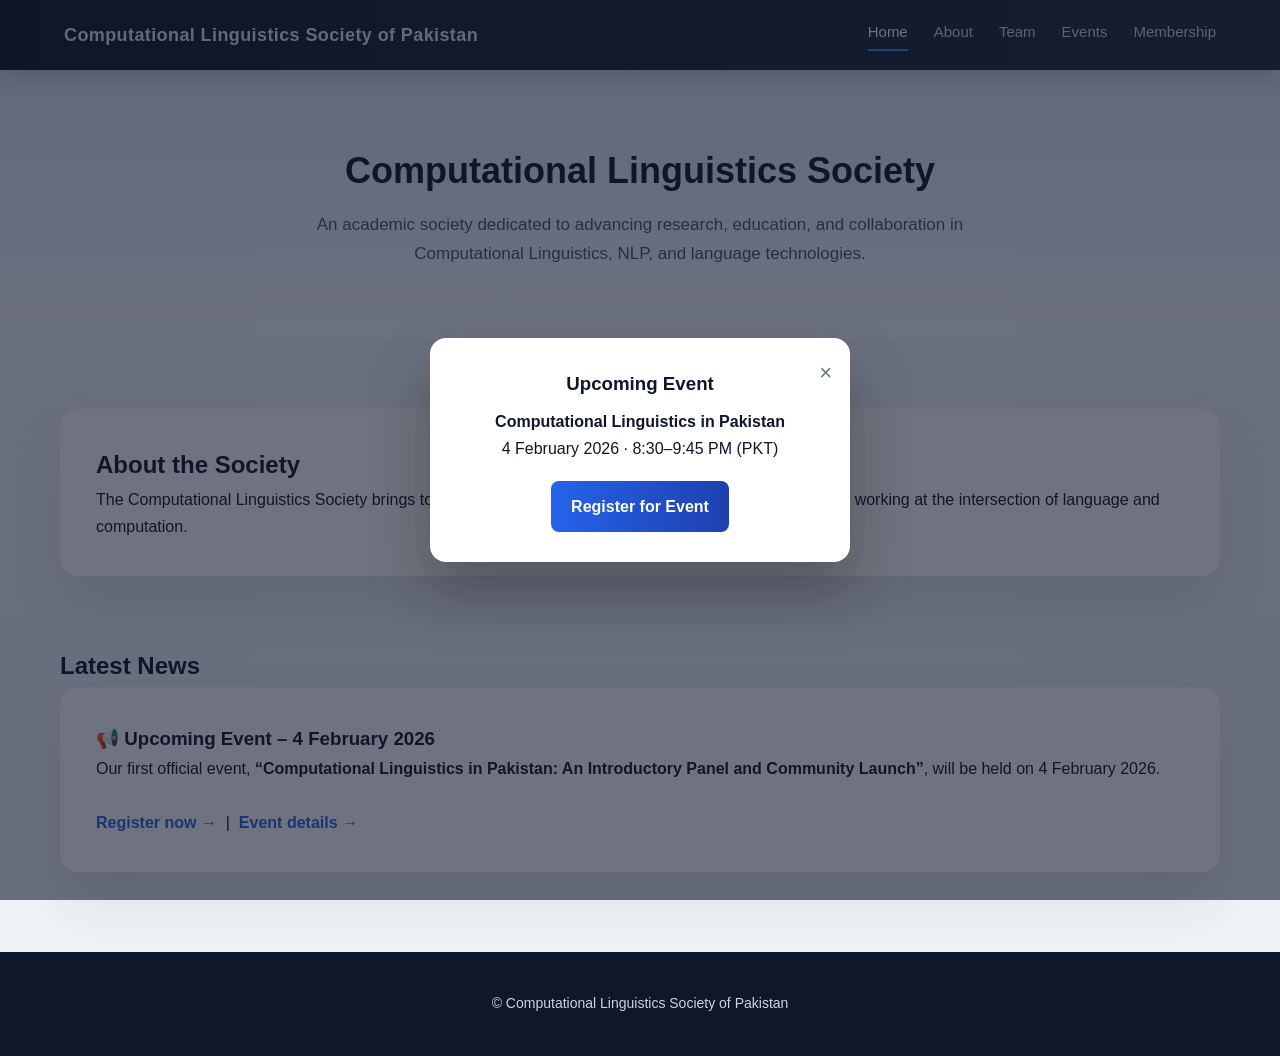
==== commit 6fb42bf6: "Update index.html" ====
--- a/index.html
+++ b/index.html
@@ -34,15 +34,14 @@
   </p>
 </section>
 
-<!-- ABOUT SOCIETY -->
+<!-- ABOUT -->
 <section class="content">
   <div class="content-card">
     <h2>About the Society</h2>
     <p>
       The Computational Linguistics Society brings together researchers,
       educators, students, and professionals working at the intersection
-      of language and computation. We promote linguistically grounded,
-      ethical, and socially responsible language technologies.
+      of language and computation.
     </p>
   </div>
 </section>
@@ -52,118 +51,61 @@
   <h2>Latest News</h2>
   <div class="team-grid">
 
-    <!-- EVENT NEWS (IMPORTANT) -->
     <div class="content-card">
       <h3>📢 Upcoming Event – 4 February 2026</h3>
       <p class="bio">
-        The Computational Linguistics Society of Pakistan will host its first
-        official event, <strong>“Computational Linguistics in Pakistan: An
-        Introductory Panel and Community Launch”</strong>, on 4 February 2026.
+        Our first official event,
+        <strong>“Computational Linguistics in Pakistan: An Introductory Panel
+        and Community Launch”</strong>, will be held on 4 February 2026.
         <br><br>
+        <a href="https://docs.google.com/forms/d/e/1FAIpQLSc2t8wG01qPTwlkGVwolimV5Qj5AZwBlKFkkvMOPv0Hpw7wVg/viewform"
+           target="_blank" rel="noopener"
+           style="color:#2563eb; font-weight:600;">
+          Register now →
+        </a>
+        &nbsp;|&nbsp;
         <a href="events.html" style="color:#2563eb; font-weight:600;">
-          View event details →
+          Event details →
         </a>
-      </p>
-    </div>
-
-    <div class="content-card">
-      <h3>Society Website Launched</h3>
-      <p class="bio">
-        The official website of the Computational Linguistics Society is now live,
-        providing information about membership, projects, and activities.
       </p>
     </div>
 
   </div>
 </section>
 
-<!-- PROJECTS -->
-<section class="content">
-  <h2>Ongoing & Upcoming Projects</h2>
-
-  <div class="team-grid">
-
-    <div class="content-card">
-      <h3>Corpus Development Initiatives</h3>
-      <p class="bio">
-        Development of linguistically annotated corpora for under-resourced
-        languages, with a focus on South Asian and Indigenous languages.
-      </p>
-    </div>
-
-    <div class="content-card">
-      <h3>Language Technology Tools</h3>
-      <p class="bio">
-        Research and development of NLP tools, annotation pipelines,
-        and corpus-driven systems for academic and applied use.
-      </p>
-    </div>
-
-    <div class="content-card">
-      <h3>Community-driven Language Resources</h3>
-      <p class="bio">
-        Collaborative projects involving researchers and language communities
-        to support digital inclusion and linguistic equity.
-      </p>
-    </div>
-
-  </div>
-</section>
-
-<!-- CTA -->
-<section class="page-hero">
-  <h2>Join the Society</h2>
-  <p>
-    Become part of a growing academic community working on language and
-    computation.
-  </p>
-  <div style="margin-top:20px;">
-    <a href="login.html" class="google-btn" style="max-width:240px; margin:auto;">
-      Apply for Membership
-    </a>
-  </div>
-</section>
-
 <!-- FOOTER -->
 <footer class="footer">
-  <p>© Computational Linguistics Society of Pakistan</p>
+  © Computational Linguistics Society of Pakistan
 </footer>
 
-<!-- ======================
-     EVENT POPUP
-====================== -->
+<!-- POPUP -->
 <div id="eventPopup" class="event-popup">
   <div class="popup-content">
     <span class="popup-close" onclick="closePopup()">×</span>
-
     <h3>Upcoming Event</h3>
     <p><strong>Computational Linguistics in Pakistan</strong></p>
-    <p>An Introductory Panel & Community Launch</p>
+    <p>4 February 2026 · 8:30–9:45 PM (PKT)</p>
 
-    <p style="margin-top:10px;">
-      🗓 <strong>4 February 2026</strong><br>
-      ⏰ 8:30 – 9:45 PM (Pakistan Time)
-    </p>
-
-    <a href="events.html" class="popup-btn">View Event Details</a>
+    <a href="https://docs.google.com/forms/d/e/1FAIpQLSc2t8wG01qPTwlkGVwolimV5Qj5AZwBlKFkkvMOPv0Hpw7wVg/viewform"
+       class="popup-btn"
+       target="_blank" rel="noopener">
+      Register for Event
+    </a>
   </div>
 </div>
 
-<!-- POPUP SCRIPT -->
 <script>
+  const popup = document.getElementById("eventPopup");
+
   function closePopup() {
-    document.getElementById("eventPopup").style.display = "none";
+    popup.classList.remove("show");
     sessionStorage.setItem("eventPopupShown", "yes");
   }
 
   window.addEventListener("load", () => {
     if (!sessionStorage.getItem("eventPopupShown")) {
-      const popup = document.getElementById("eventPopup");
-      popup.style.display = "flex";
-
-      setTimeout(() => {
-        closePopup();
-      }, 6000);
+      setTimeout(() => popup.classList.add("show"), 500);
+      setTimeout(closePopup, 6500);
     }
   });
 </script>
--- a/style.css
+++ b/style.css
@@ -12,11 +12,7 @@
   background: linear-gradient(180deg, #f4f7fb, #eef2f7);
   color: #0f172a;
   line-height: 1.7;
-}
-
-/* Push page content below fixed navbar */
-body {
-  padding-top: 70px;
+  padding-top: 70px; /* space for fixed navbar */
 }
 
 a {
@@ -91,6 +87,11 @@
   margin-bottom: 10px;
 }
 
+.page-hero h2 {
+  font-size: 28px;
+  margin-bottom: 8px;
+}
+
 .page-hero p {
   color: #475569;
   font-size: 17px;
@@ -166,6 +167,74 @@
   border-radius: 10px;
   box-shadow: 0 12px 30px rgba(0, 0, 0, 0.15);
 }
+
+/* =======================
+   POPUP (EVENT ANNOUNCEMENT)
+======================= */
+.event-popup {
+  position: fixed;
+  inset: 0;
+  background: rgba(15, 23, 42, 0.6);
+  display: flex;
+  align-items: center;
+  justify-content: center;
+  z-index: 2000;
+
+  /* Animation control */
+  opacity: 0;
+  visibility: hidden;
+  transition: opacity 0.3s ease;
+}
+
+.event-popup.show {
+  opacity: 1;
+  visibility: visible;
+}
+
+.popup-content {
+  position: relative;
+  background: #ffffff;
+  padding: 30px;
+  border-radius: 16px;
+  max-width: 420px;
+  width: 90%;
+  text-align: center;
+  box-shadow: 0 30px 60px rgba(0, 0, 0, 0.25);
+
+  /* Animation */
+  transform: scale(0.92) translateY(10px);
+  opacity: 0;
+  transition: transform 0.35s ease, opacity 0.35s ease;
+}
+
+.event-popup.show .popup-content {
+  transform: scale(1) translateY(0);
+  opacity: 1;
+}
+
+.popup-content h3 {
+  margin-bottom: 8px;
+}
+
+.popup-btn {
+  display: inline-block;
+  margin-top: 18px;
+  padding: 12px 20px;
+  background: linear-gradient(90deg, #2563eb, #1e40af);
+  color: #ffffff;
+  border-radius: 8px;
+  font-weight: 600;
+}
+
+.popup-close {
+  position: absolute;
+  top: 16px;
+  right: 18px;
+  font-size: 22px;
+  cursor: pointer;
+  color: #64748b;
+}
+
 
 /* =======================
    LOGIN / MEMBERSHIP
@@ -287,6 +356,10 @@
     font-size: 28px;
   }
 
+  .page-hero h2 {
+    font-size: 22px;
+  }
+
   .team-card img {
     width: 120px;
     height: 120px;
